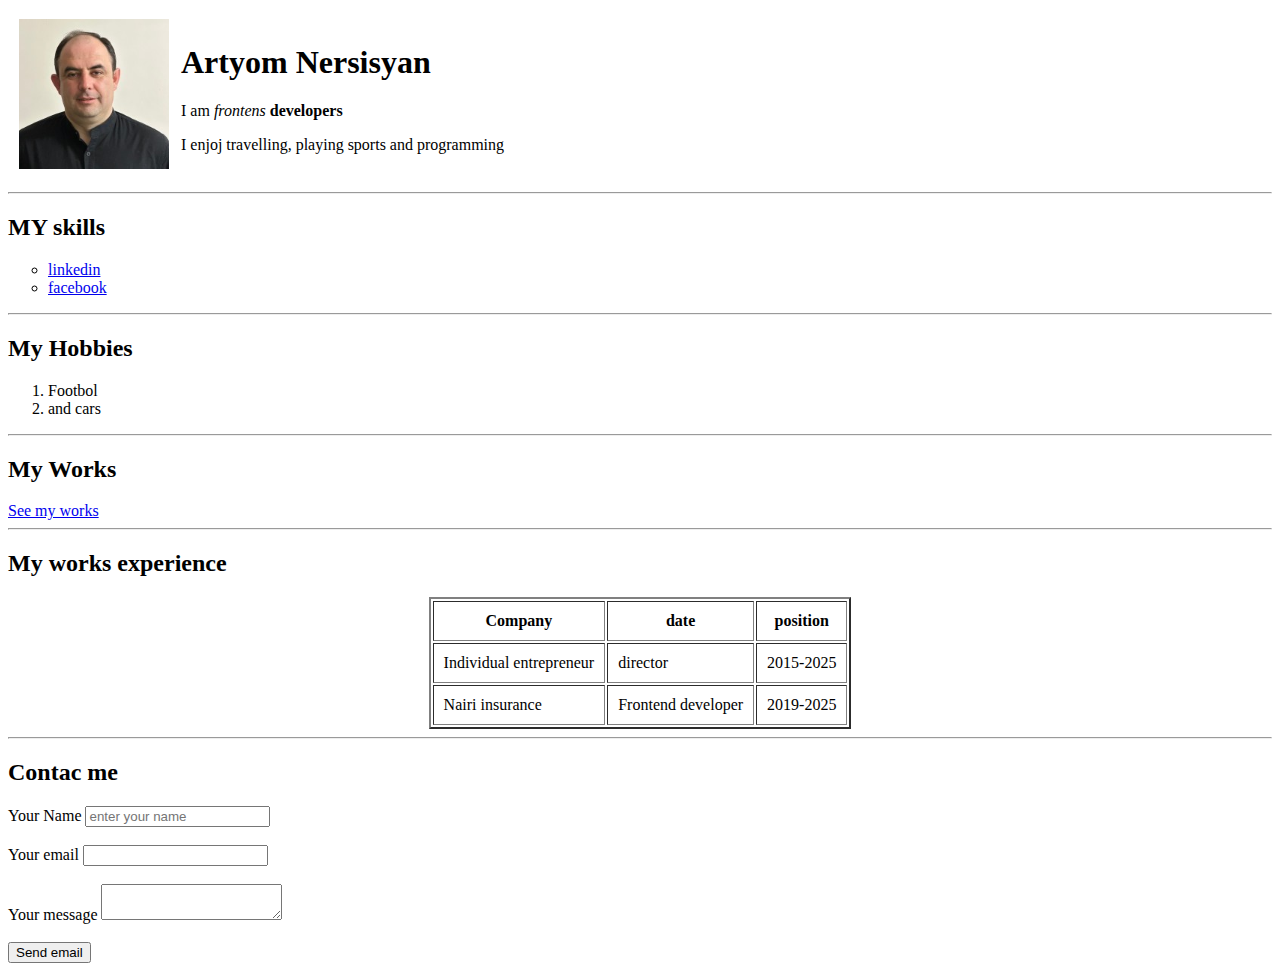
==== index.html @ 1dc9a04f "Create cv" ====
<!DOCTYPE html>
<html lang="en">

<head>
    <meta charset="UTF-8">
    <meta name="viewport" content="width=device-width, initial-scale=1.0">
    <title>Artyom Nersisyan CV</title>
</head>

<body>

    <table cellspacing="10">
        <tr>
            <td>
                <img src="avatar.jpeg" width="150" alt="avatar">

            </td>
            <td>
                <h1>Artyom Nersisyan</h1>
                <p>I am <em>frontens </em><strong>developers</strong></p>
                <p>I enjoj travelling, playing sports and programming</p>
            </td>
        </tr>
    </table>

    <hr/>
    <h2>MY skills</h2>
    <ul type="circle">
        <li>
            <a href=" https://www.linkedin.com/in/artyom-nersisyan-82338a175/" target="_blank">linkedin</a>
        </li>
        <li>
            <a href="https://www.facebook.com/artyom.nersisyan.10?locale=ru_RU" target="_blank">
            facebook
        </a>
        </li>
    </ul>
    <hr>
    <h2>My Hobbies</h2>
    <ol>
        <li>Footbol</li>
        <li>and cars</li>
    </ol>
    <hr>
    <h2>
        My Works
    </h2>
    <a href="./works.html">See my works</a>
    <hr>
    <h2>
        My works experience
    </h2>
    <table border="2" align="center" cellpadding="10">
        <tr>
            <th>Company</th>
            <th>date</th>
            <th>position</th>
        </tr>
        <tr>
            <td>Individual entrepreneur</td>
            <td>director</td>
            <td>2015-2025</td>
        </tr>
        <tr>
            <td>Nairi insurance </td>
            <td>Frontend developer</td>
            <td>2019-2025</td>
        </tr>
    </table>
    <hr>
    <h2>
        Contac me
    </h2>
    <form action="/">
        <label for="name">Your Name </label>
        <input id="name" type="text" placeholder="enter your name">
        <br>
        <br>
        <label for="email">Your email </label>
        <input type="email">
        <br><br>
        <label for="text">Your message </label>
        <textarea id="text"></textarea>


        <br>
        <br>
        <input type="submit" value="Send email">
    </form>


</body>

</html>
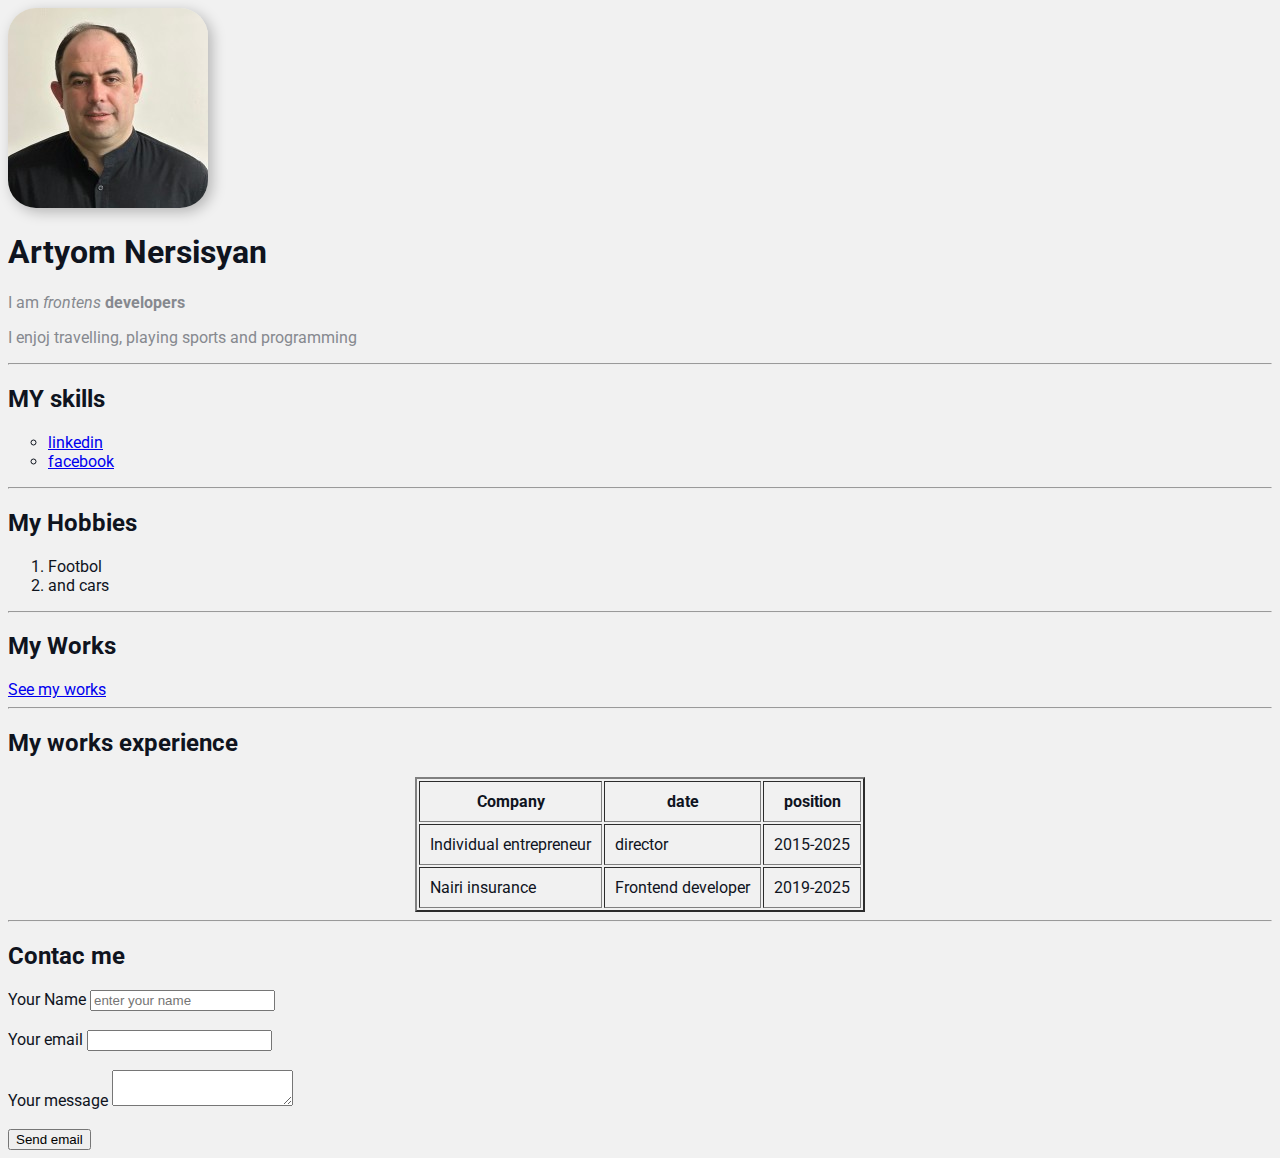
==== commit 41383418: "Add files via upload" ====
--- a/index.html
+++ b/index.html
@@ -5,24 +5,17 @@
     <meta charset="UTF-8">
     <meta name="viewport" content="width=device-width, initial-scale=1.0">
     <title>Artyom Nersisyan CV</title>
+    <link rel="stylesheet" href="style.css">
 </head>
 
 <body>
-
-    <table cellspacing="10">
-        <tr>
-            <td>
-                <img src="avatar.jpeg" width="150" alt="avatar">
-
-            </td>
-            <td>
-                <h1>Artyom Nersisyan</h1>
-                <p>I am <em>frontens </em><strong>developers</strong></p>
-                <p>I enjoj travelling, playing sports and programming</p>
-            </td>
-        </tr>
-    </table>
-
+<div class="info">
+    <img src="avatar.jpeg" alt="avatar" class="avatar">
+            
+    <h1>Artyom Nersisyan</h1>
+    <p>I am <em>frontens </em><strong>developers</strong></p>
+    <p>I enjoj travelling, playing sports and programming</p>
+</div>
     <hr/>
     <h2>MY skills</h2>
     <ul type="circle">
--- a/style.css
+++ b/style.css
@@ -0,0 +1,21 @@
+@import url('https://fonts.googleapis.com/css2?family=Roboto:ital,wght@0,100..900;1,100..900&display=swap');
+body{
+   background-color: #f1f1f1;
+   color: #0f141e;
+   /* font-size: 16px;
+   font-weight: normal;
+   font-family: "Roboto", sans-serif; */
+   font: normal 16px "Roboto", sans-serif;
+}
+.avatar{
+    width: 200px;
+    border-radius: 28px;
+    -webkit-border-radius: 28px;
+    -moz-border-radius: 28px;
+    -ms-border-radius: 28px;
+    -o-border-radius: 28px;
+    box-shadow: 4px 4px 14px rgba(0,0,0,0.25);
+}
+.info p {
+color: #86898f;
+}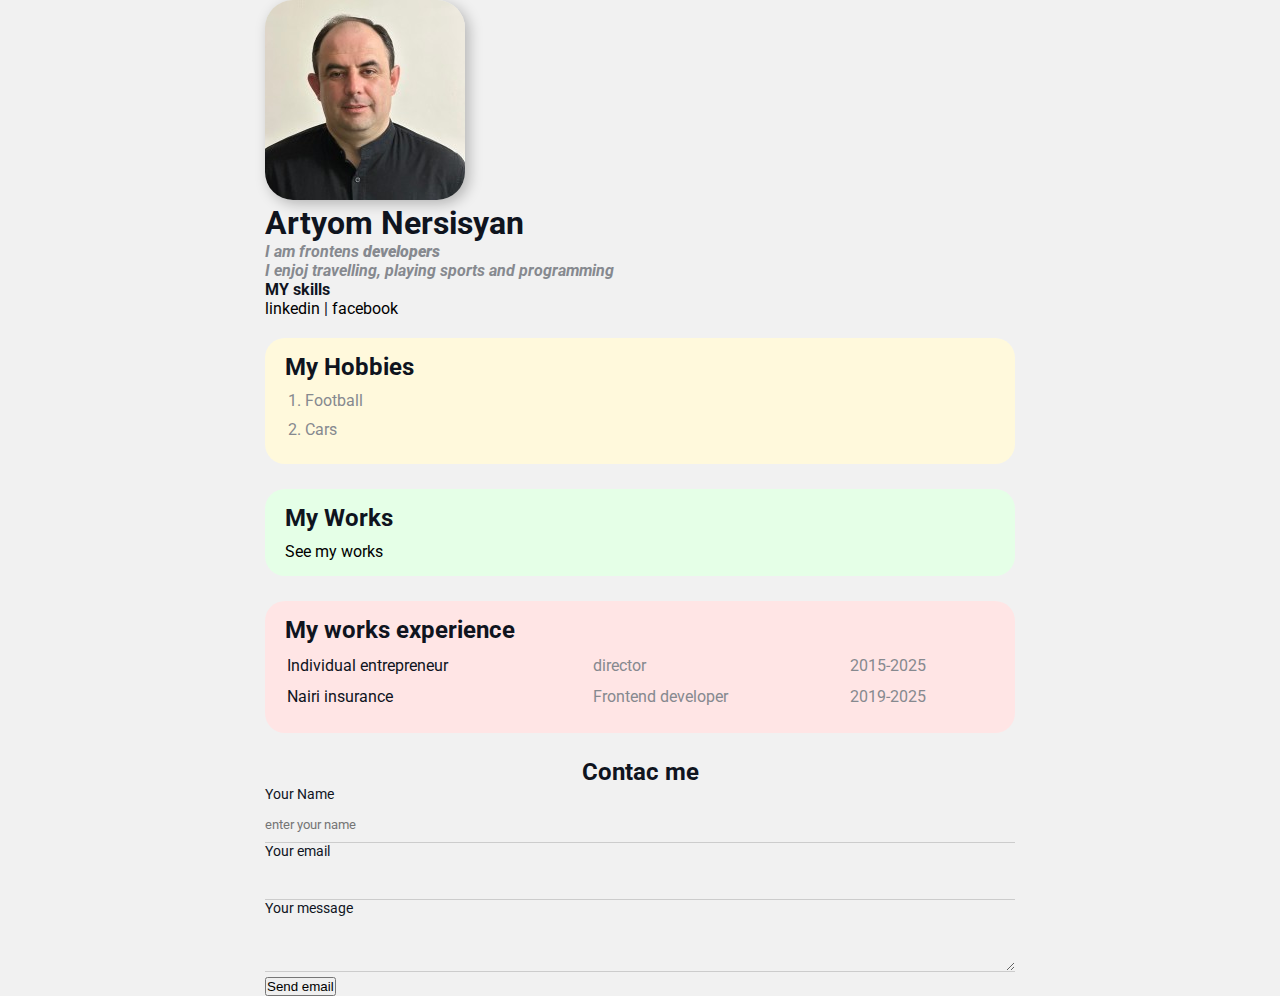
==== commit 14eee8f7: "add css" ====
--- a/index.html
+++ b/index.html
@@ -9,79 +9,86 @@
 </head>
 
 <body>
-<div class="info">
-    <img src="avatar.jpeg" alt="avatar" class="avatar">
-            
-    <h1>Artyom Nersisyan</h1>
-    <p>I am <em>frontens </em><strong>developers</strong></p>
-    <p>I enjoj travelling, playing sports and programming</p>
-</div>
-    <hr/>
-    <h2>MY skills</h2>
-    <ul type="circle">
-        <li>
-            <a href=" https://www.linkedin.com/in/artyom-nersisyan-82338a175/" target="_blank">linkedin</a>
-        </li>
-        <li>
+    <div class="container">
+        <div class="info">
+            <img src="avatar.jpeg" alt="avatar" class="avatar">
+            <h1>Artyom Nersisyan</h1>
+            <p>I am <em>frontens </em><strong>developers</strong></p>
+            <p>I enjoj travelling, playing sports and programming</p>
+
+            <h4>MY skills</h4>
+
+            <a href=" https://www.linkedin.com/in/artyom-nersisyan-82338a175/">linkedin</a>
+            |
             <a href="https://www.facebook.com/artyom.nersisyan.10?locale=ru_RU" target="_blank">
-            facebook
-        </a>
-        </li>
-    </ul>
-    <hr>
-    <h2>My Hobbies</h2>
-    <ol>
-        <li>Footbol</li>
-        <li>and cars</li>
-    </ol>
-    <hr>
-    <h2>
-        My Works
-    </h2>
-    <a href="./works.html">See my works</a>
-    <hr>
-    <h2>
-        My works experience
-    </h2>
-    <table border="2" align="center" cellpadding="10">
-        <tr>
-            <th>Company</th>
-            <th>date</th>
-            <th>position</th>
-        </tr>
-        <tr>
-            <td>Individual entrepreneur</td>
-            <td>director</td>
-            <td>2015-2025</td>
-        </tr>
-        <tr>
-            <td>Nairi insurance </td>
-            <td>Frontend developer</td>
-            <td>2019-2025</td>
-        </tr>
-    </table>
-    <hr>
-    <h2>
-        Contac me
-    </h2>
-    <form action="/">
-        <label for="name">Your Name </label>
-        <input id="name" type="text" placeholder="enter your name">
-        <br>
-        <br>
-        <label for="email">Your email </label>
-        <input type="email">
-        <br><br>
-        <label for="text">Your message </label>
-        <textarea id="text"></textarea>
+                facebook
+            </a>
+
+        </div>
+        <div class="card bg-yellow">
+            <h2>My Hobbies</h2>
+            <ol class="list">
+                <li>Football</li>
+                <li>Cars</li>
+            </ol>
+        </div>
 
 
-        <br>
-        <br>
-        <input type="submit" value="Send email">
-    </form>
+        <div class="card bg-green">
+            <h2>
+                My Works
+            </h2>
+            <a href="./works.html">See my works</a>
+        </div>
+
+        <div class="card bg-red">
+            <h2>
+                My works experience
+            </h2>
+            <table class="table">
+                <!-- <tr>
+                    <th>Company</th>
+                    <th>date</th>
+                    <th>position</th>
+                </tr> -->
+                <tr>
+                    <td>Individual entrepreneur</td>
+                    <td>director</td>
+                    <td>2015-2025</td>
+                </tr>
+                <tr>
+                    <td>Nairi insurance </td>
+                    <td>Frontend developer</td>
+                    <td>2019-2025</td>
+                </tr>
+            </table>
+        </div>
 
 
+        <div class="contact">
+            <h2>
+                Contac me
+            </h2>
+            <form action="/">
+                <div class="form-group">
+                    <label for="name">Your Name </label>
+                    <input id="name" type="text" placeholder="enter your name">
+                </div>
+                <div class="form-group">
+                    <label for="email">Your email </label>
+                    <input type="email">
+                </div>
+
+                <div class="form-group">
+                    <label for="text">Your message </label>
+                    <textarea id="text"></textarea>
+                </div>
+
+
+                <input type="submit" value="Send email">
+            </form>
+        </div>
+    </div>
 </body>
 
 </html>--- a/style.css
+++ b/style.css
@@ -1,4 +1,13 @@
 @import url('https://fonts.googleapis.com/css2?family=Roboto:ital,wght@0,100..900;1,100..900&display=swap');
+*{
+    padding: 0;
+    margin: 0;
+}
+
+:root{
+    --color-grey:#86898f
+    --color-black:#000
+}
 body{
    background-color: #f1f1f1;
    color: #0f141e;
@@ -6,6 +15,24 @@
    font-weight: normal;
    font-family: "Roboto", sans-serif; */
    font: normal 16px "Roboto", sans-serif;
+}
+
+a{
+    color: black;
+    text-decoration: none;
+}
+
+a:hover{
+    text-decoration: underline;
+}
+
+a:active{
+    color: blue;
+}
+
+
+a:visited{
+    color: red;
 }
 .avatar{
     width: 200px;
@@ -16,6 +43,104 @@
     -o-border-radius: 28px;
     box-shadow: 4px 4px 14px rgba(0,0,0,0.25);
 }
+.info{
+    margin-bottom: 20px;
+}
 .info p {
 color: #86898f;
-}+margin: 0;
+font-style: italic;
+font-weight: bold;
+text-decoration: none;
+/* text-transform: uppercase; */
+/* letter-spacing:15px; */
+/* word-spacing: 15px; */
+}
+/* BOX MODEL */
+.container{
+    max-width: 750px;
+    margin: auto;
+}
+
+.card{
+    padding: 15px 20px;
+    margin-bottom: 25px;
+    border-radius: 20px;
+    -webkit-border-radius: 20px;
+    -moz-border-radius: 20px;
+    -ms-border-radius: 20px;
+    -o-border-radius: 20px;
+}
+.bg-yellow{
+    background: #fff9dc;
+}
+.bg-green{
+    background: #e5ffe7;
+}
+.bg-red{
+    background: #ffe5e5;
+}
+.table{
+    width: 100%;
+}
+.table td {
+    padding-bottom:  10px;
+}
+
+.table td:nth-child(2),.table td:nth-child(3){
+    color: #86898f;
+}
+
+.contact h2{
+    text-align: center;
+}
+
+.form-group label{
+    display: block;
+    font-size: 14px;
+    color:var(--color-grey)
+}
+.form-group input ,.form-group textarea{
+    width: 100%;
+    border: none;
+    box-sizing: border-box;
+    border-bottom: 1px solid #ccc;
+    color: var(--color-black);
+    padding: 15px 0 10px;
+    outline: none;
+    font-family: inherit;
+    background: transparent;
+}
+/* .table tr:nth-child(odd){
+    background-color: red;
+} */
+
+/* .social{
+background: green;
+padding: 5px 10px 15px 20px;
+margin: 20px 15px 10px 5px;
+border: 5px solid red;
+border-bottom-style: dotted;
+border-top-width: 15px;
+border-right-color:blue;
+} */
+/* .box-model > div{
+    float: left;
+    width: 25%;
+    background: #000;
+    height: 200px;
+    border: 4px solid red;
+    color:white;
+    box-sizing: border-box;
+
+} */
+ .card h2{
+    margin-bottom: 10px;
+ }
+ .list{
+   padding:0 20px;
+ }
+ .list li{
+    color:#86898f;
+    margin-bottom: 10px;
+ }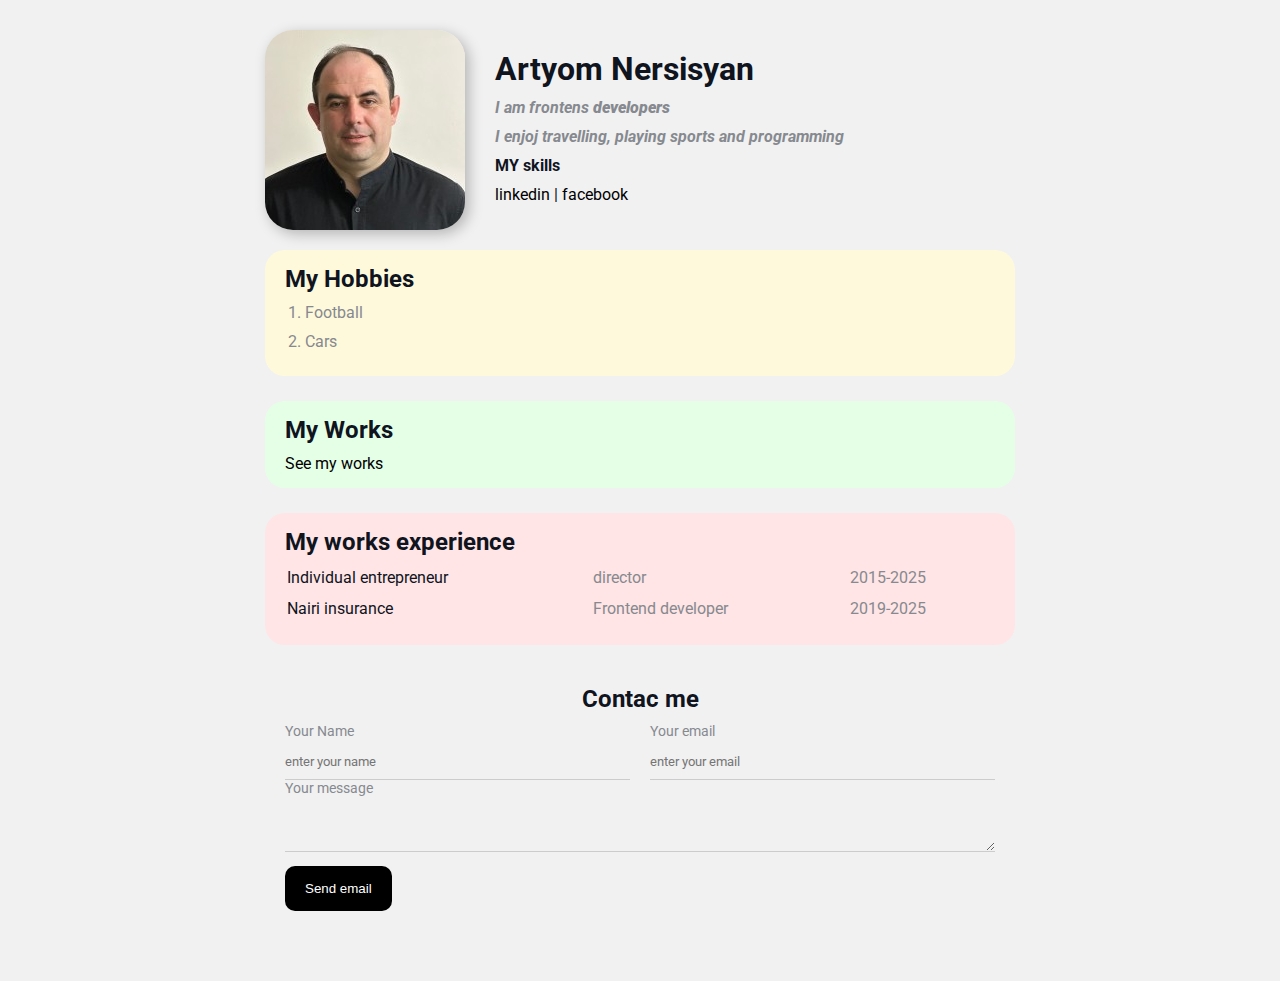
==== commit 973fb09e: "finish" ====
--- a/index.html
+++ b/index.html
@@ -10,10 +10,12 @@
 
 <body>
     <div class="container">
+        
         <div class="info">
             <img src="avatar.jpeg" alt="avatar" class="avatar">
+           <div class="info-text">
             <h1>Artyom Nersisyan</h1>
-            <p>I am <em>frontens </em><strong>developers</strong></p>
+            <p>I am frontens <strong>developers</strong></p>
             <p>I enjoj travelling, playing sports and programming</p>
 
             <h4>MY skills</h4>
@@ -23,8 +25,14 @@
             <a href="https://www.facebook.com/artyom.nersisyan.10?locale=ru_RU" target="_blank">
                 facebook
             </a>
+           </div>
 
         </div>
+
+
+        
+
+
         <div class="card bg-yellow">
             <h2>My Hobbies</h2>
             <ol class="list">
@@ -65,19 +73,21 @@
         </div>
 
 
-        <div class="contact">
+        <div class="contact card">
             <h2>
                 Contac me
             </h2>
             <form action="/">
-                <div class="form-group">
-                    <label for="name">Your Name </label>
-                    <input id="name" type="text" placeholder="enter your name">
-                </div>
-                <div class="form-group">
-                    <label for="email">Your email </label>
-                    <input type="email">
-                </div>
+        <div class="row">
+            <div class="form-group">
+                <label for="name">Your Name </label>
+                <input id="name" type="text" placeholder="enter your name">
+            </div>
+            <div class="form-group">
+                <label for="email">Your email </label>
+                <input type="email" placeholder="enter your email">
+            </div>
+        </div>
 
                 <div class="form-group">
                     <label for="text">Your message </label>
@@ -85,10 +95,15 @@
                 </div>
 
 
-                <input type="submit" value="Send email">
+                <input type="submit" class="btn" value="Send email">
             </form>
         </div>
+       
+        
     </div>
+
+
+
 </body>
 
 </html>--- a/style.css
+++ b/style.css
@@ -4,10 +4,18 @@
     margin: 0;
 }
 
-:root{
-    --color-grey:#86898f
-    --color-black:#000
-}
+/* :root{
+    --color-grey:#86898f;
+  
+} */
+
+:root {
+    --white-color:#ffff;
+  --main-bg-color: brown;
+  --color-grey:#86898f;
+  --color-black:#000
+}
+
 body{
    background-color: #f1f1f1;
    color: #0f141e;
@@ -18,7 +26,7 @@
 }
 
 a{
-    color: black;
+    color: var(--color-black);
     text-decoration: none;
 }
 
@@ -44,7 +52,21 @@
     box-shadow: 4px 4px 14px rgba(0,0,0,0.25);
 }
 .info{
+    display: flex;
     margin-bottom: 20px;
+    /* align-items: center; */
+}
+
+.info-text{
+    margin-left: 30px;
+    margin-top: 20px;
+}
+.info-text h4{
+margin-bottom: 10px;
+}
+
+.info h1 {
+    padding-bottom: 10px;
 }
 .info p {
 color: #86898f;
@@ -52,6 +74,7 @@
 font-style: italic;
 font-weight: bold;
 text-decoration: none;
+padding-bottom: 10px ;
 /* text-transform: uppercase; */
 /* letter-spacing:15px; */
 /* word-spacing: 15px; */
@@ -60,6 +83,7 @@
 .container{
     max-width: 750px;
     margin: auto;
+    padding: 30px 15px;
 }
 
 .card{
@@ -143,4 +167,55 @@
  .list li{
     color:#86898f;
     margin-bottom: 10px;
- }+ }
+ .row{
+    display: flex;
+ }
+ .row > .form-group{
+    width: 50%;
+ }
+ .row > .form-group:first-child{
+    margin-right: 20px;
+ }
+ 
+ .btn{
+    background-color: var(--color-black);
+    color: var(--white-color);
+    padding: 15px 20px;
+    border: none;
+    border-radius:10px ;
+    -webkit-border-radius:10px ;
+    -moz-border-radius:10px ;
+    -ms-border-radius:10px ;
+    -o-border-radius:10px ;
+    margin-top: 10px;
+}
+/* position */
+
+.position{
+     position: relative;
+     top: 50px;
+width: 400px;
+height: 200px;
+border:1px solid red;
+}
+
+.box{
+    /* top: 0; */
+    position:absolute;
+    right: 50px;
+    /* top: 50px; */
+    /* bottom: 0; */
+    width: 50px;
+    height: 50px;
+    background-color: var(--main-bg-color);
+}
+/* mobile version */
+
+
+@media  (max-width:700px) {
+    .info{
+        display: block;
+        text-align: center;
+    }
+}